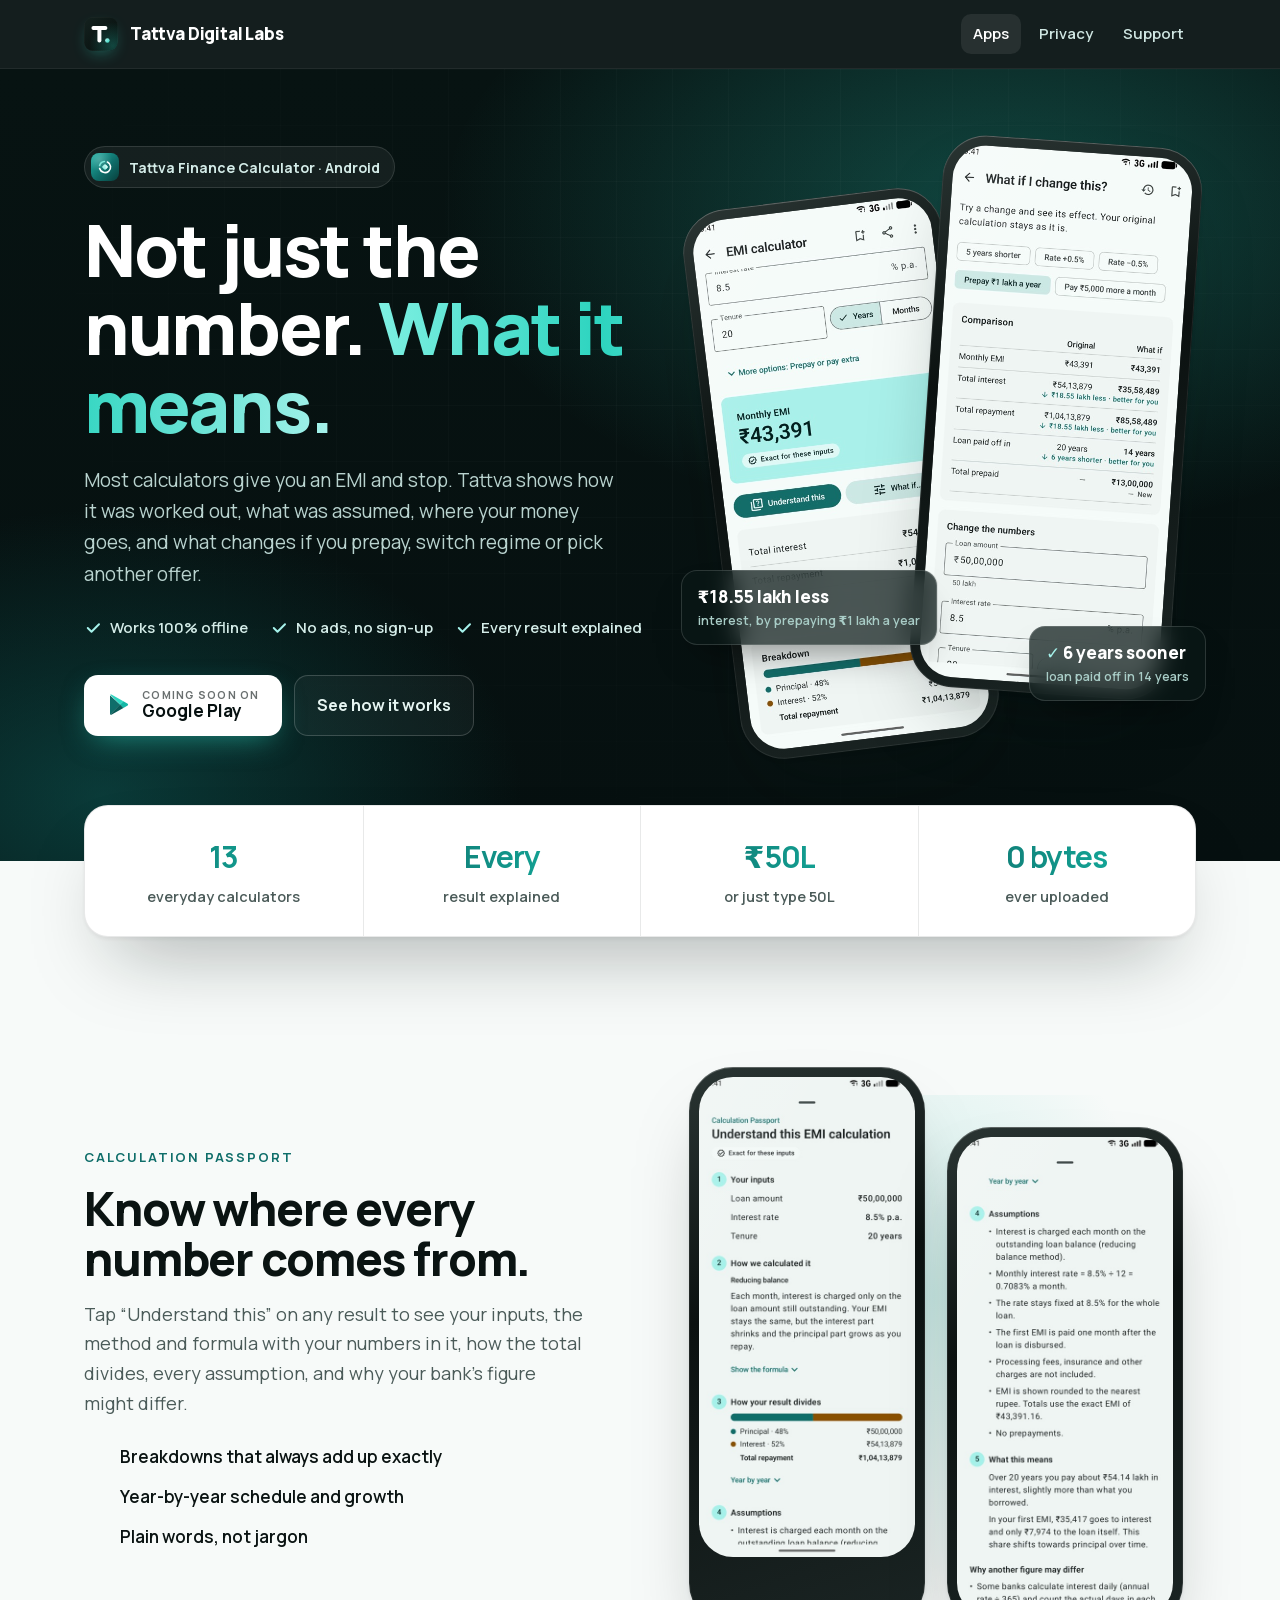
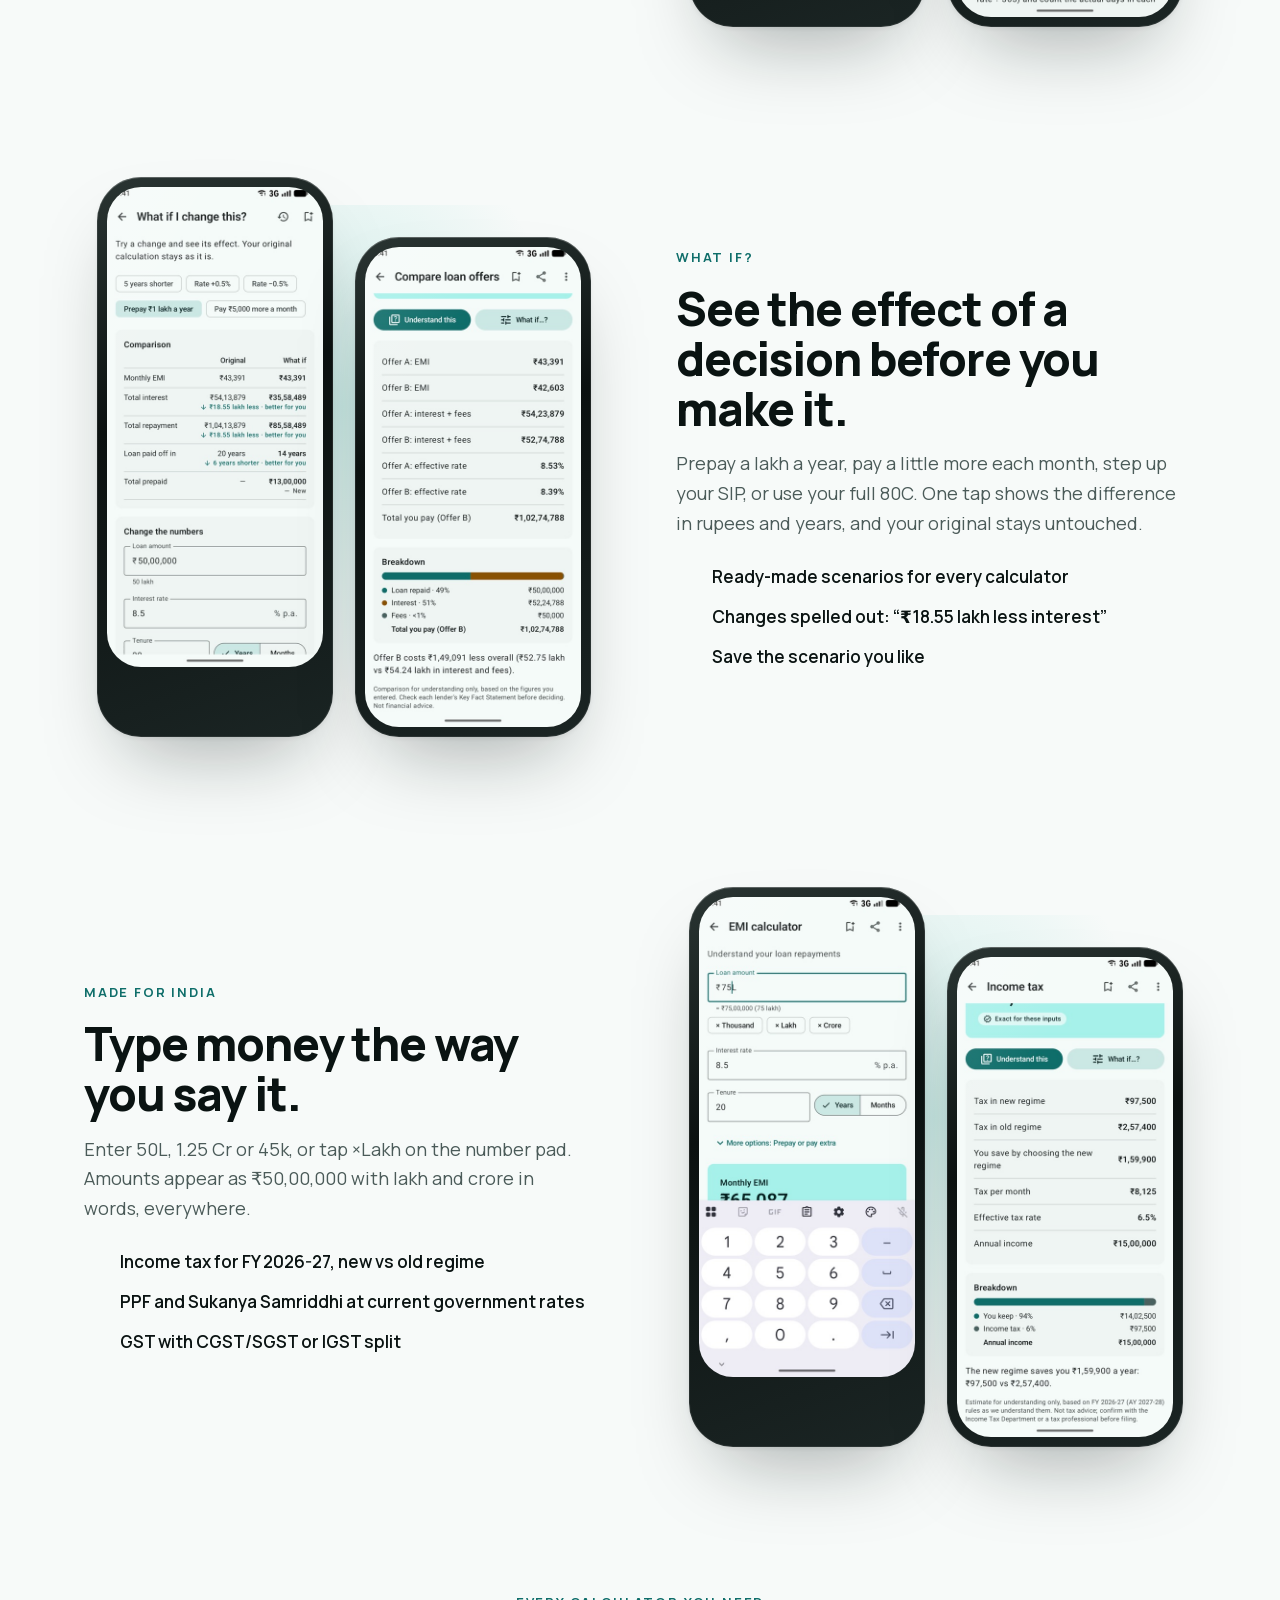
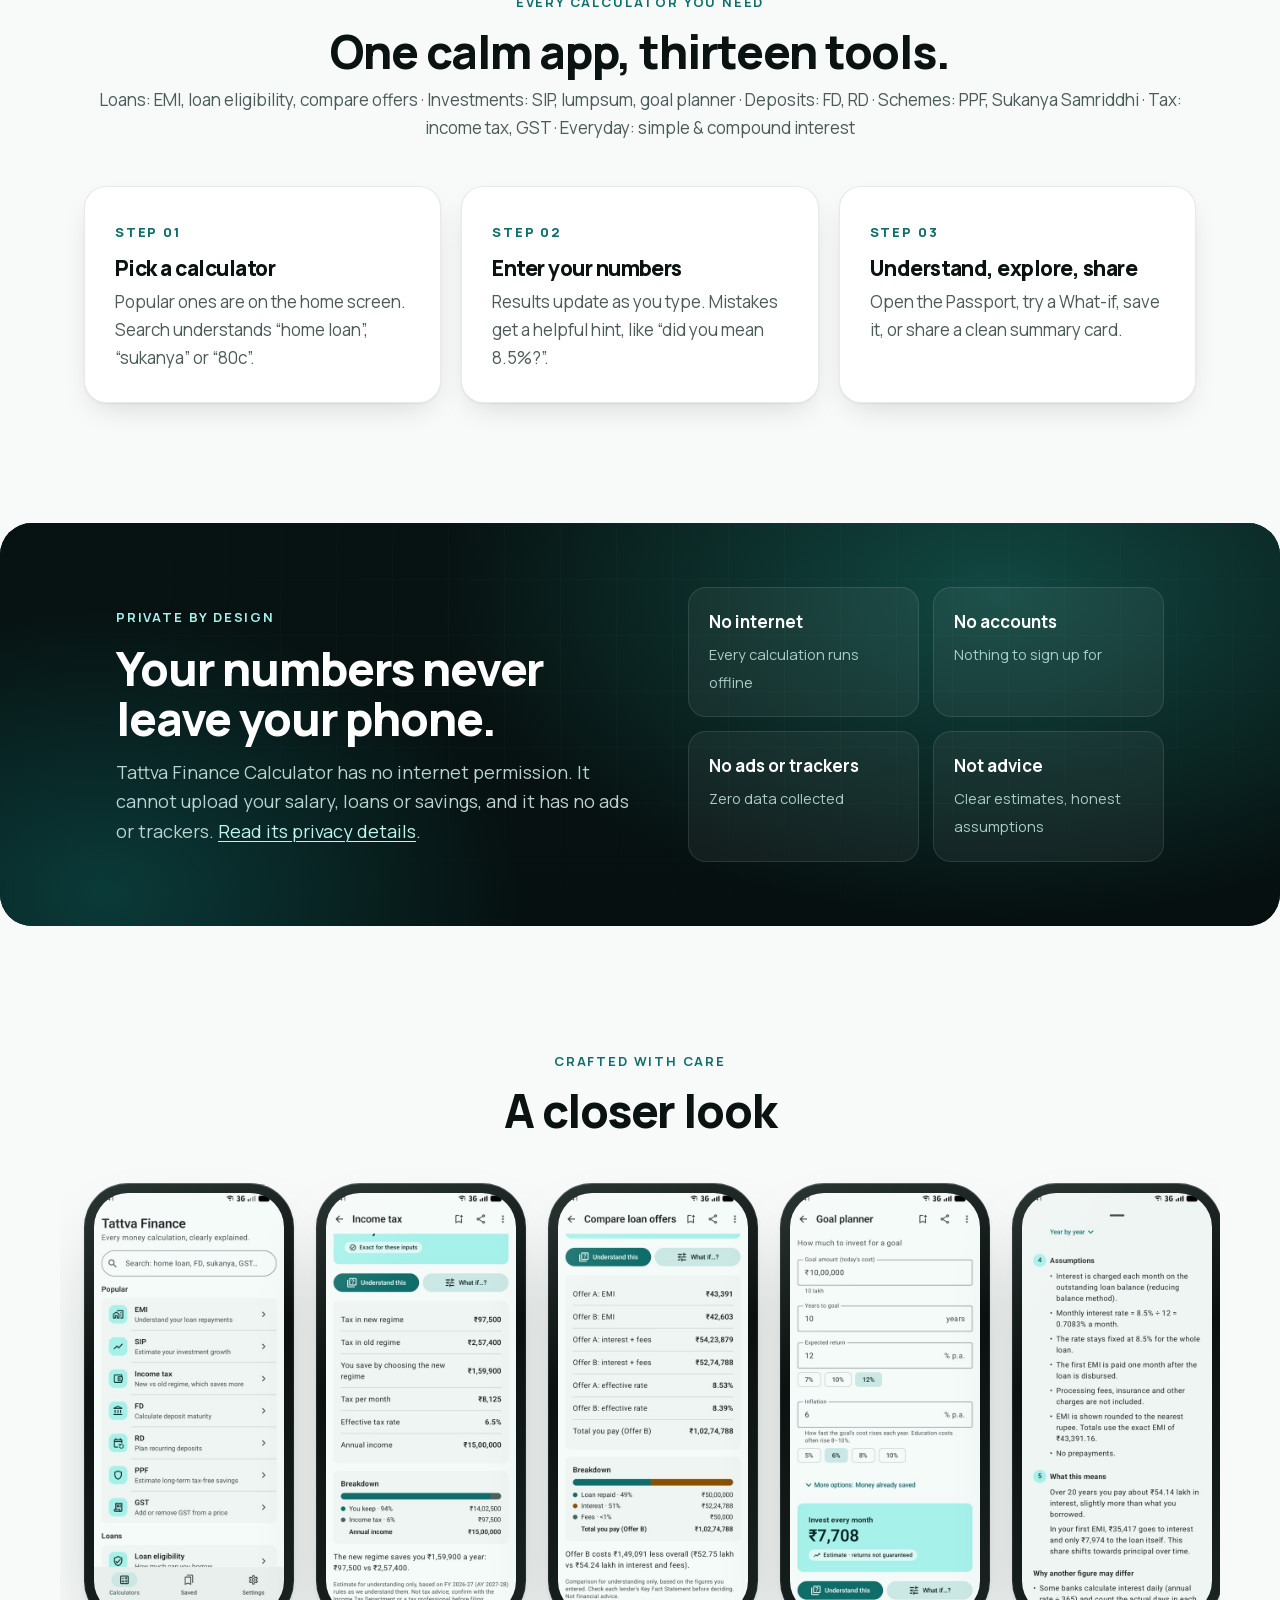
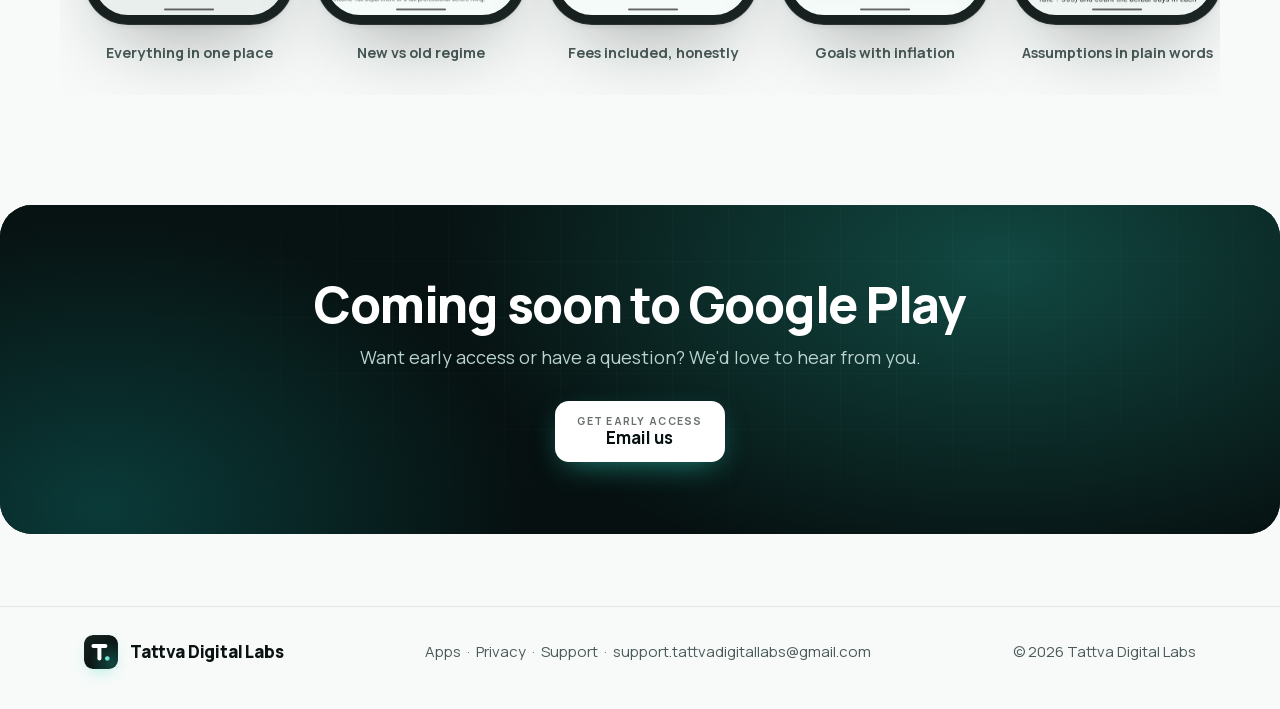
==== finance-calculator/index.html @ 49fa6911 "Add Tattva Finance Calculator: home card, product page, support FAQ - Home 'Our apps': Finance Calcu" ====
<!doctype html>
<html lang="en" class="no-js"><head><meta charset="utf-8"><meta name="viewport" content="width=device-width,initial-scale=1,viewport-fit=cover">
<title>Tattva Finance Calculator: every money calculation, clearly explained</title><meta name="description" content="EMI, SIP, income tax, FD, PPF, GST and more. Every result comes with its method, assumptions and meaning. Fully offline, no ads, no sign-up.">
<meta name="theme-color" content="#061010">
<meta property="og:type" content="website"><meta property="og:title" content="Tattva Finance Calculator: every money calculation, clearly explained"><meta property="og:description" content="EMI, SIP, income tax, FD, PPF, GST and more. Every result comes with its method, assumptions and meaning. Fully offline, no ads, no sign-up.">
<meta property="og:image" content="https://tattvadigitallabs.github.io/assets/img/finance-og.png"><meta name="twitter:card" content="summary_large_image">
<link rel="icon" href="/assets/favicon.svg" type="image/svg+xml">
<link rel="preload" href="/assets/fonts/manrope-latin.woff2" as="font" type="font/woff2" crossorigin>
<link rel="stylesheet" href="/assets/style.css"><link rel="stylesheet" href="/assets/home.css">
</head><body>
<header class="nav"><div class="wrap">
<a class="brand" href="/"><img class="mark-img" src="/assets/brand/tattva-mark.svg" alt="" width="34" height="34"><span class="name">Tattva Digital Labs</span></a>
<nav><a href="/#apps" aria-current="page" class="hide-sm">Apps</a><a href="/privacy/">Privacy</a><a href="/support/">Support</a></nav>
</div></header>

<section class="band hero"><div class="wrap">
  <div class="reveal">
    <span class="app-eyebrow"><img src="/assets/brand/finance-calculator-icon.svg" alt="" width="28" height="28">Tattva Finance Calculator · Android</span>
    <h1>Not just the number. <em>What it means.</em></h1>
    <p class="lead">Most calculators give you an EMI and stop. Tattva shows how it was worked out, what was assumed, where your money goes, and what changes if you prepay, switch regime or pick another offer.</p>
    <ul class="assure">
      <li><svg viewBox="0 0 24 24" fill="none" stroke="currentColor" stroke-width="2.6" stroke-linecap="round" stroke-linejoin="round"><path d="M5 12l5 5L20 7"/></svg> Works 100% offline</li><li><svg viewBox="0 0 24 24" fill="none" stroke="currentColor" stroke-width="2.6" stroke-linecap="round" stroke-linejoin="round"><path d="M5 12l5 5L20 7"/></svg> No ads, no sign-up</li><li><svg viewBox="0 0 24 24" fill="none" stroke="currentColor" stroke-width="2.6" stroke-linecap="round" stroke-linejoin="round"><path d="M5 12l5 5L20 7"/></svg> Every result explained</li>
    </ul>
    <div class="cta">
      <span class="btn btn-store"><svg width="24" height="24" viewBox="0 0 24 24" aria-hidden="true"><path fill="#0f6e6a" d="M4.2 2.6c-.13.15-.2.37-.2.65v17.5c0 .28.07.5.2.65l.04.04L14 11.7v-.2L4.24 2.56z"/><path fill="#14b8a6" d="M17.3 15l-3.3-3.3v-.2l3.3-3.3.07.04 3.9 2.22c1.12.63 1.12 1.67 0 2.3l-3.9 2.22z"/><path fill="#0b5a57" d="M17.37 14.96L14 11.6 4.2 21.4c.36.38.96.43 1.64.04l11.53-6.48"/><path fill="#2dd4bf" d="M17.37 8.24L5.84 1.76C5.16 1.37 4.56 1.42 4.2 1.8L14 11.6z"/></svg><span><small>Coming soon on</small><b>Google Play</b></span></span>
      <a class="btn btn-ghost" href="#features">See how it works</a>
    </div>
  </div>
  <div class="stage reveal" aria-hidden="true">
    <div class="device d1"><img src="/assets/img/finance-emi.jpg" alt="" loading="lazy" width="450" height="1000"></div>
    <div class="device d2"><img src="/assets/img/finance-whatif.jpg" alt="" loading="lazy" width="450" height="1000"></div>
    <div class="float f1">₹18.55 lakh less<span>interest, by prepaying ₹1 lakh a year</span></div>
    <div class="float f2"><b>✓</b> 6 years sooner<span>loan paid off in 14 years</span></div>
  </div>
</div></section>

<div class="wrap">
  <div class="proof reveal"><div class="grid">
    <div class="cell"><b>13</b><span>everyday calculators</span></div>
    <div class="cell"><b>Every</b><span>result explained</span></div>
    <div class="cell"><b>₹50L</b><span>or just type 50L</span></div>
    <div class="cell"><b>0 bytes</b><span>ever uploaded</span></div>
  </div></div>

  <section class="feature" id="features">
    <div class="copy reveal">
      <span class="kicker">Calculation Passport</span>
      <h2>Know where every number comes from.</h2>
      <p>Tap “Understand this” on any result to see your inputs, the method and formula with your numbers in it, how the total divides, every assumption, and why your bank's figure might differ.</p>
      <ul class="ticks"><li>Breakdowns that always add up exactly</li><li>Year-by-year schedule and growth</li><li>Plain words, not jargon</li></ul>
    </div>
    <div class="pair reveal"><div class="device"><img src="/assets/img/finance-passport.jpg" alt="Calculation Passport: inputs and method" loading="lazy" width="450" height="1000"></div><div class="device"><img src="/assets/img/finance-meaning.jpg" alt="Assumptions and what it means" loading="lazy" width="450" height="1000"></div></div>
  </section>

  <section class="feature rev">
    <div class="copy reveal">
      <span class="kicker">What if?</span>
      <h2>See the effect of a decision before you make it.</h2>
      <p>Prepay a lakh a year, pay a little more each month, step up your SIP, or use your full 80C. One tap shows the difference in rupees and years, and your original stays untouched.</p>
      <ul class="ticks"><li>Ready-made scenarios for every calculator</li><li>Changes spelled out: “₹18.55 lakh less interest”</li><li>Save the scenario you like</li></ul>
    </div>
    <div class="pair reveal"><div class="device"><img src="/assets/img/finance-whatif.jpg" alt="What-if comparison" loading="lazy" width="450" height="1000"></div><div class="device"><img src="/assets/img/finance-compare.jpg" alt="Comparing two loan offers" loading="lazy" width="450" height="1000"></div></div>
  </section>

  <section class="feature">
    <div class="copy reveal">
      <span class="kicker">Made for India</span>
      <h2>Type money the way you say it.</h2>
      <p>Enter 50L, 1.25&nbsp;Cr or 45k, or tap ×Lakh on the number pad. Amounts appear as ₹50,00,000 with lakh and crore in words, everywhere.</p>
      <ul class="ticks"><li>Income tax for FY 2026-27, new vs old regime</li><li>PPF and Sukanya Samriddhi at current government rates</li><li>GST with CGST/SGST or IGST split</li></ul>
    </div>
    <div class="pair reveal"><div class="device"><img src="/assets/img/finance-input.jpg" alt="Typing 75 lakh with the Lakh button" loading="lazy" width="450" height="1000"></div><div class="device"><img src="/assets/img/finance-tax.jpg" alt="New vs old tax regime" loading="lazy" width="450" height="1000"></div></div>
  </section>

  <section class="how">
    <span class="kicker reveal">Every calculator you need</span>
    <h2 class="reveal">One calm app, thirteen tools.</h2>
    <p class="muted reveal">Loans: EMI, loan eligibility, compare offers · Investments: SIP, lumpsum, goal planner · Deposits: FD, RD · Schemes: PPF, Sukanya Samriddhi · Tax: income tax, GST · Everyday: simple &amp; compound interest</p>
    <div class="steps">
      <div class="step reveal"><span class="n">STEP 01</span><h3>Pick a calculator</h3><p>Popular ones are on the home screen. Search understands “home loan”, “sukanya” or “80c”.</p></div>
      <div class="step reveal"><span class="n">STEP 02</span><h3>Enter your numbers</h3><p>Results update as you type. Mistakes get a helpful hint, like “did you mean 8.5%?”.</p></div>
      <div class="step reveal"><span class="n">STEP 03</span><h3>Understand, explore, share</h3><p>Open the Passport, try a What-if, save it, or share a clean summary card.</p></div>
    </div>
  </section>
</div>

<section class="band trust reveal"><div class="wrap">
  <div>
    <span class="kicker">Private by design</span>
    <h2>Your numbers never leave your phone.</h2>
    <p>Tattva Finance Calculator has no internet permission. It cannot upload your salary, loans or savings, and it has no ads or trackers. <a href="/privacy/#finance-calculator">Read its privacy details</a>.</p>
  </div>
  <div class="tiles">
    <div class="tile"><b>No internet</b><span>Every calculation runs offline</span></div>
    <div class="tile"><b>No accounts</b><span>Nothing to sign up for</span></div>
    <div class="tile"><b>No ads or trackers</b><span>Zero data collected</span></div>
    <div class="tile"><b>Not advice</b><span>Clear estimates, honest assumptions</span></div>
  </div>
</div></section>

<div class="wrap">
  <section class="gallery-sec">
    <span class="kicker reveal">Crafted with care</span>
    <h2 class="reveal">A closer look</h2>
    <div class="gallery">
      <figure><div class="device"><img src="/assets/img/finance-home.jpg" alt="Home screen" loading="lazy" width="450" height="1000"></div><figcaption>Everything in one place</figcaption></figure>
      <figure><div class="device"><img src="/assets/img/finance-tax.jpg" alt="Income tax" loading="lazy" width="450" height="1000"></div><figcaption>New vs old regime</figcaption></figure>
      <figure><div class="device"><img src="/assets/img/finance-compare.jpg" alt="Compare offers" loading="lazy" width="450" height="1000"></div><figcaption>Fees included, honestly</figcaption></figure>
      <figure><div class="device"><img src="/assets/img/finance-goal.jpg" alt="Goal planner" loading="lazy" width="450" height="1000"></div><figcaption>Goals with inflation</figcaption></figure>
      <figure><div class="device"><img src="/assets/img/finance-meaning.jpg" alt="What it means" loading="lazy" width="450" height="1000"></div><figcaption>Assumptions in plain words</figcaption></figure>
    </div>
  </section>
</div>

<section class="band final reveal"><div class="wrap">
  <h2>Coming soon to Google Play</h2>
  <p>Want early access or have a question? We'd love to hear from you.</p>
  <div class="cta"><a class="btn btn-store" href="mailto:support.tattvadigitallabs@gmail.com?subject=Early%20access%20-%20Tattva%20Finance%20Calculator"><span><small>Get early access</small><b>Email us</b></span></a></div>
</div></section>
<footer class="foot"><div class="wrap">
<a class="brand" href="/"><img class="mark-img" src="/assets/brand/tattva-mark.svg" alt="" width="34" height="34"><span>Tattva Digital Labs</span></a>
<span><a href="/#apps">Apps</a> &nbsp;·&nbsp; <a href="/privacy/">Privacy</a> &nbsp;·&nbsp; <a href="/support/">Support</a> &nbsp;·&nbsp; <a href="mailto:support.tattvadigitallabs@gmail.com">support.tattvadigitallabs@gmail.com</a></span>
<span>© 2026 Tattva Digital Labs</span>
</div></footer>
<script src="/assets/site.js" defer></script>
</body></html>
---- assets/style.css ----
/* Tattva Digital Labs: shared design system */
@font-face{font-family:"Manrope";src:url("/assets/fonts/manrope-latin.woff2") format("woff2");font-weight:400 800;font-display:swap}

:root{
  --ink:#0a1312; --ink-2:#13211f; --ink-soft:#4b5b59; --paper:#f7faf9; --card:#ffffff;
  --line:rgba(10,19,18,.09); --line-strong:rgba(10,19,18,.16);
  --brand:#0f6e6a; --brand-2:#14b8a6; --mint:#a6f2eb; --glow:rgba(45,212,191,.35);
  --shadow:0 1px 2px rgba(10,19,18,.05),0 12px 32px -12px rgba(10,19,18,.18);
  --shadow-lg:0 2px 4px rgba(10,19,18,.06),0 40px 80px -30px rgba(10,19,18,.35);
  --radius:22px; --max:1160px;
  color-scheme:light;
}
@media (prefers-color-scheme:dark){:root:not([data-theme=light]){
  --ink:#e8f1ef; --ink-2:#cfe0dc; --ink-soft:#9fb2ae; --paper:#0b1312; --card:#111d1b;
  --line:rgba(232,241,239,.08); --line-strong:rgba(232,241,239,.16);
  --brand:#5fd3c7; --brand-2:#2dd4bf;
  --shadow:0 1px 2px rgba(0,0,0,.3),0 12px 32px -12px rgba(0,0,0,.6);
  --shadow-lg:0 2px 4px rgba(0,0,0,.3),0 40px 80px -30px rgba(0,0,0,.8);
  color-scheme:dark;
}}

*{box-sizing:border-box}
html{scroll-behavior:smooth;-webkit-text-size-adjust:100%}
html,body{overflow-x:hidden}
body{margin:0;background:var(--paper);color:var(--ink);font:400 17px/1.65 "Manrope",ui-sans-serif,system-ui,-apple-system,"Segoe UI",Roboto,sans-serif;-webkit-font-smoothing:antialiased;text-rendering:optimizeLegibility}
img{max-width:100%;display:block}
a{color:var(--brand);text-decoration-thickness:1px;text-underline-offset:3px}
.wrap{max-width:var(--max);margin:0 auto;padding-inline:24px}
h1,h2,h3{letter-spacing:-.025em;line-height:1.08;font-weight:800;margin:0}
p{margin:0}
.muted{color:var(--ink-soft)}
.kicker{display:inline-block;font-size:13px;font-weight:700;letter-spacing:.14em;text-transform:uppercase;color:var(--brand)}

/* ---------- Dark band (hero / page header) ---------- */
.band{position:relative;isolation:isolate;color:#eef7f5;background:#061010;overflow:hidden}
.band::before{content:"";position:absolute;inset:0;z-index:-2;
  background:radial-gradient(900px 520px at 78% 18%,rgba(45,212,191,.28),transparent 62%),
             radial-gradient(700px 480px at 8% 92%,rgba(15,110,106,.45),transparent 60%),
             linear-gradient(180deg,#071312 0%,#061010 100%)}
.band::after{content:"";position:absolute;inset:0;z-index:-1;opacity:.5;
  background-image:linear-gradient(rgba(255,255,255,.045) 1px,transparent 1px),linear-gradient(90deg,rgba(255,255,255,.045) 1px,transparent 1px);
  background-size:56px 56px;mask-image:radial-gradient(ellipse at 60% 30%,#000 25%,transparent 75%);-webkit-mask-image:radial-gradient(ellipse at 60% 30%,#000 25%,transparent 75%)}
.band a{color:#bff5ee}

/* Header */
.nav{position:sticky;top:0;z-index:50;padding-top:env(safe-area-inset-top,0px);background:rgba(6,16,16,.94);backdrop-filter:saturate(160%) blur(14px);-webkit-backdrop-filter:saturate(160%) blur(14px);border-bottom:1px solid rgba(255,255,255,.06)}
.nav .wrap{display:flex;align-items:center;gap:16px;height:68px}
.brand{display:flex;align-items:center;gap:12px;color:#fff!important;text-decoration:none;font-weight:800;font-size:17px;letter-spacing:-.01em}
.mark{width:34px;height:34px;border-radius:10px;display:grid;place-items:center;background:linear-gradient(145deg,#19a69c,#0b5a57);box-shadow:inset 0 1px 0 rgba(255,255,255,.25),0 6px 16px -6px var(--glow)}
.nav nav{margin-left:auto;display:flex;align-items:center;gap:6px}
.nav nav a{color:#cfe6e2;text-decoration:none;font-weight:600;font-size:15px;padding:8px 12px;border-radius:10px;transition:background .2s,color .2s}
.nav nav a:hover,.nav nav a[aria-current=page]{color:#fff;background:rgba(255,255,255,.08)}

/* Page header (privacy / support) */
.page-head .wrap{padding-block:64px 72px}
.page-head h1{font-size:clamp(36px,5vw,56px);margin:14px 0 14px;color:#fff}
.page-head p{color:#b9d3cf;font-size:18px;max-width:640px}
.page-head .kicker{color:var(--mint)}

/* Buttons */
.btn{display:inline-flex;align-items:center;gap:12px;padding:14px 22px;border-radius:14px;font-weight:700;font-size:16px;text-decoration:none;transition:transform .2s,box-shadow .2s,background .2s}
.btn:hover{transform:translateY(-1px)}
.btn-store{background:#fff;color:#061010!important;box-shadow:0 10px 30px -10px rgba(45,212,191,.6)}
.btn-store small{display:block;font-size:10.5px;font-weight:700;letter-spacing:.12em;text-transform:uppercase;opacity:.6;line-height:1.2}
.btn-store b{display:block;font-size:17px;line-height:1.2}
.btn-ghost{color:#e6f5f2!important;border:1px solid rgba(255,255,255,.18);background:rgba(255,255,255,.04)}
.btn-ghost:hover{background:rgba(255,255,255,.09)}

/* Cards & prose (content pages) */
.content{padding-block:56px 40px}
.content .grid{display:grid;grid-template-columns:240px 1fr;gap:56px;align-items:start}
.toc{position:sticky;top:96px;font-size:15px}
.toc b{display:block;font-size:12px;letter-spacing:.14em;text-transform:uppercase;color:var(--ink-soft);margin-bottom:10px}
.toc a{display:block;color:var(--ink-soft);text-decoration:none;padding:6px 0 6px 14px;border-left:2px solid var(--line)}
.toc a:hover{color:var(--brand);border-left-color:var(--brand)}
.prose{max-width:720px}
.prose h2{font-size:24px;margin:44px 0 12px;scroll-margin-top:96px}
.prose p,.prose li{color:var(--ink-2)}
.prose ul{padding-left:0;list-style:none;margin:12px 0}
.prose li{position:relative;padding-left:26px;margin:10px 0}
.prose li::before{content:"";position:absolute;left:4px;top:.72em;width:8px;height:8px;border-radius:50%;background:var(--brand-2)}
.prose code{font-size:.9em;background:var(--card);border:1px solid var(--line);padding:2px 6px;border-radius:7px}
.summary{background:var(--card);border:1px solid var(--line);border-radius:var(--radius);padding:26px 28px;box-shadow:var(--shadow);display:grid;gap:14px}
.summary h2{margin:0;font-size:20px}
.pills{display:flex;flex-wrap:wrap;gap:8px}
.pill{display:inline-flex;align-items:center;gap:8px;font-weight:700;font-size:14px;padding:8px 12px;border-radius:999px;background:rgba(20,184,166,.1);color:var(--brand)}
.pill svg{width:15px;height:15px}

/* FAQ */
.faq{display:grid;gap:12px;margin-top:8px}
.faq details{background:var(--card);border:1px solid var(--line);border-radius:18px;padding:0 22px;box-shadow:var(--shadow);transition:border-color .2s}
.faq details[open]{border-color:var(--line-strong)}
.faq summary{list-style:none;cursor:pointer;font-weight:700;font-size:17px;padding:20px 30px 20px 0;position:relative}
.faq summary::-webkit-details-marker{display:none}
.faq summary::after{content:"";position:absolute;right:2px;top:50%;width:10px;height:10px;border-right:2px solid var(--ink-soft);border-bottom:2px solid var(--ink-soft);transform:translateY(-70%) rotate(45deg);transition:transform .2s}
.faq details[open] summary::after{transform:translateY(-30%) rotate(-135deg)}
.faq details p{padding:0 0 20px;color:var(--ink-2)}
.contact{margin-top:40px;background:linear-gradient(135deg,#0f6e6a,#0a4a47);color:#eafffb;border-radius:var(--radius);padding:30px;display:flex;flex-wrap:wrap;gap:16px;align-items:center;justify-content:space-between;box-shadow:var(--shadow-lg)}
.contact h3{font-size:22px;color:#fff;margin-bottom:4px}
.contact p{color:#c3ebe5}
.contact .btn{background:#fff;color:#0a4a47!important}

/* Footer */
.foot{border-top:1px solid var(--line);margin-top:72px}
.foot .wrap{display:flex;flex-wrap:wrap;gap:16px;justify-content:space-between;align-items:center;padding-block:28px 40px;color:var(--ink-soft);font-size:15px}
.foot a{color:var(--ink-soft);text-decoration:none}
.foot a:hover{color:var(--brand)}
.foot .brand{color:var(--ink)!important}

/* Reveal on scroll */
.reveal{opacity:0;transform:translateY(18px);transition:opacity .7s ease,transform .7s cubic-bezier(.2,.7,.2,1)}
.reveal.in{opacity:1;transform:none}
@media (prefers-reduced-motion:reduce){.reveal{opacity:1;transform:none;transition:none}html{scroll-behavior:auto}}
.no-js .reveal{opacity:1;transform:none}

@media (max-width:860px){
  .content .grid{grid-template-columns:1fr;gap:28px}
  .toc{position:static;display:none}
  .page-head .wrap{padding-block:40px 48px}
}
@media (max-width:560px){
  body{font-size:16px}
  .wrap{padding-inline:18px}
  .nav nav a{padding:8px 8px;font-size:14px}
  .nav nav a.hide-sm{display:none}
  .brand span.name{font-size:16px}
}

/* Company mark (image) in header/footer */
.brand img.mark-img{width:34px;height:34px;border-radius:9px;display:block;box-shadow:0 6px 16px -6px rgba(45,212,191,.45)}
/* Product section headers on hub pages */
.product-head{display:flex;align-items:center;gap:14px;margin:48px 0 18px}
.product-head img{width:48px;height:48px;border-radius:12px;box-shadow:var(--shadow)}
.product-head h2{margin:0!important;font-size:26px}
.product-head span{display:block;font-size:14px;color:var(--ink-soft);font-weight:600;letter-spacing:0}
.chooser{display:grid;grid-template-columns:repeat(auto-fill,minmax(240px,1fr));gap:14px;margin:0 0 36px}
.chooser a{display:flex;align-items:center;gap:14px;padding:16px;border-radius:18px;background:var(--card);border:1px solid var(--line);box-shadow:var(--shadow);text-decoration:none;color:var(--ink);font-weight:700}
.chooser a:hover{border-color:var(--brand)}
.chooser img{width:44px;height:44px;border-radius:11px}
.chooser small{display:block;color:var(--ink-soft);font-weight:600;font-size:13px}
.chooser .soon{opacity:.6;border-style:dashed;box-shadow:none}
.chooser .soon span.ph{width:44px;height:44px;border-radius:11px;border:2px dashed var(--line-strong);display:block}
.prose h3{font-size:18px;margin:26px 0 8px;letter-spacing:-.01em}
---- assets/home.css ----
/* Homepage */
.hero .wrap{display:grid;grid-template-columns:1.05fr .95fr;gap:48px;align-items:center;padding-block:72px 120px}
.eyebrow{display:inline-flex;align-items:center;gap:10px;padding:7px 14px 7px 8px;border-radius:999px;background:rgba(255,255,255,.06);border:1px solid rgba(255,255,255,.12);font-size:14px;font-weight:600;color:#d4ece8}
.eyebrow i{font-style:normal;font-size:12px;font-weight:800;letter-spacing:.06em;background:var(--mint);color:#063b38;padding:3px 8px;border-radius:999px}
.hero h1{font-size:clamp(40px,6vw,72px);margin:22px 0 20px;color:#fff}
.hero h1 em{font-style:normal;background:linear-gradient(92deg,#7ef0e2 0%,#2dd4bf 45%,#a6f2eb 100%);-webkit-background-clip:text;background-clip:text;color:transparent}
.hero .lead{font-size:19px;color:#b9d3cf;max-width:540px}
.assure{display:flex;flex-wrap:wrap;gap:10px 22px;margin:26px 0 34px;padding:0;list-style:none;color:#d4ece8;font-weight:600;font-size:15px}
.assure li{display:flex;align-items:center;gap:8px}
.assure svg{width:18px;height:18px;color:var(--mint)}
.cta{display:flex;flex-wrap:wrap;gap:12px}

/* Phone frames */
.device{position:relative;width:260px;border-radius:44px;padding:10px;background:linear-gradient(160deg,#2a3533,#0b1110 40%,#1b2524);box-shadow:0 0 0 1px rgba(255,255,255,.08) inset,0 1px 0 rgba(255,255,255,.18) inset,var(--shadow-lg)}
.device::after{content:"";position:absolute;inset:10px;border-radius:34px;pointer-events:none;background:linear-gradient(120deg,rgba(255,255,255,.14) 0%,rgba(255,255,255,0) 28%)}
.device img{width:100%;height:auto;aspect-ratio:1080/2400;object-fit:cover;object-position:top;border-radius:34px;background:#0b1110}
.stage{position:relative;height:600px}
.stage .device{position:absolute}
.stage .d1{left:4%;top:56px;transform:rotate(-7deg);filter:saturate(.95)}
.stage .d2{right:2%;top:0;transform:rotate(4deg)}
.stage::before{content:"";position:absolute;left:50%;top:50%;width:420px;height:420px;transform:translate(-50%,-50%);background:radial-gradient(circle,var(--glow),transparent 65%);filter:blur(20px);z-index:-1}
.float{position:absolute;z-index:3;border-radius:16px;padding:12px 16px;background:rgba(10,24,23,.72);border:1px solid rgba(255,255,255,.14);backdrop-filter:blur(12px);-webkit-backdrop-filter:blur(12px);color:#fff;font-weight:800;font-size:17px;box-shadow:0 20px 40px -20px rgba(0,0,0,.6)}
.float span{display:block;font-size:12.5px;font-weight:600;color:#a9cdc7}
.float.f1{left:-2%;bottom:96px}
.float.f2{right:-2%;bottom:40px}
.float.f2 b{color:var(--mint)}

/* Proof strip */
.proof{position:relative;z-index:5;margin-top:-56px}
.proof .grid{display:grid;grid-template-columns:repeat(4,1fr);background:var(--card);border:1px solid var(--line);border-radius:24px;box-shadow:var(--shadow-lg);overflow:hidden}
.proof .cell{padding:26px 22px;text-align:center;border-left:1px solid var(--line)}
.proof .cell:first-child{border-left:0}
.proof b{display:block;font-size:30px;letter-spacing:-.03em;background:linear-gradient(92deg,var(--brand),var(--brand-2));-webkit-background-clip:text;background-clip:text;color:transparent}
.proof span{color:var(--ink-soft);font-size:14.5px;font-weight:600}

/* Feature rows */
.feature{display:grid;grid-template-columns:1fr 1fr;gap:72px;align-items:center;padding-block:110px 0}
.feature.rev .copy{order:2}
.feature h2{font-size:clamp(30px,3.8vw,46px);margin:14px 0 16px}
.feature .copy>p{color:var(--ink-soft);font-size:18px;max-width:500px}
.ticks{list-style:none;padding:0;margin:24px 0 0;display:grid;gap:12px}
.ticks li{display:flex;align-items:flex-start;gap:12px;font-weight:600}
.ticks li::before{content:"";flex:0 0 24px;height:24px;margin-top:1px;border-radius:8px;background:linear-gradient(145deg,#19a69c,#0b5a57) url("data:image/svg+xml,%3Csvg xmlns='http://www.w3.org/2000/svg' viewBox='0 0 24 24' fill='none' stroke='white' stroke-width='3' stroke-linecap='round' stroke-linejoin='round'%3E%3Cpath d='M5 12l5 5L20 7'/%3E%3C/svg%3E") center/14px no-repeat}
.sizes{display:flex;flex-wrap:wrap;gap:8px;margin-top:22px}
.sizes span{font-weight:800;font-size:14px;padding:8px 12px;border-radius:12px;border:1px solid var(--line-strong);background:var(--card)}
.sizes span.on{background:var(--brand);border-color:var(--brand);color:#fff}
.pair{position:relative;display:flex;justify-content:center;gap:22px;padding-block:20px}
.pair::before{content:"";position:absolute;inset:8% 6%;border-radius:40px;background:radial-gradient(ellipse at 50% 40%,rgba(20,184,166,.18),transparent 70%);z-index:-1}
.pair .device{width:236px}
.pair .device:nth-child(2){margin-top:60px}

/* Steps */
.how{padding-block:120px 0;text-align:center}
.how h2{font-size:clamp(30px,3.8vw,46px);margin:12px 0 10px}
.steps{display:grid;grid-template-columns:repeat(3,1fr);gap:20px;margin-top:44px;text-align:left}
.step{position:relative;background:var(--card);border:1px solid var(--line);border-radius:var(--radius);padding:30px;box-shadow:var(--shadow)}
.step .n{font-size:13px;font-weight:800;letter-spacing:.14em;color:var(--brand)}
.step h3{font-size:21px;margin:12px 0 8px}
.step p{color:var(--ink-soft)}

/* Privacy band */
.trust{margin-top:120px;border-radius:32px}
.trust .wrap{display:grid;grid-template-columns:1.1fr 1fr;gap:48px;align-items:center;padding:64px 56px}
.trust h2{font-size:clamp(30px,3.8vw,46px);color:#fff;margin:14px 0 14px}
.trust p{color:#b9d3cf;font-size:18px}
.trust .kicker{color:var(--mint)}
.trust .tiles{display:grid;grid-template-columns:1fr 1fr;gap:14px}
.trust .tile{padding:20px;border-radius:18px;background:rgba(255,255,255,.05);border:1px solid rgba(255,255,255,.1)}
.trust .tile b{display:block;color:#fff;font-size:17px;margin-bottom:4px}
.trust .tile span{color:#a9cdc7;font-size:14.5px}

/* Gallery */
.gallery-sec{padding-block:120px 0;text-align:center}
.gallery-sec h2{font-size:clamp(30px,3.8vw,46px);margin:12px 0 8px}
.gallery{display:flex;gap:22px;overflow-x:auto;padding:40px 24px 30px;margin:0 -24px;scroll-snap-type:x mandatory;scrollbar-width:none}
.gallery::-webkit-scrollbar{display:none}
.gallery figure{margin:0 auto;flex:0 0 auto;scroll-snap-align:center}
.gallery .device{width:210px}
.gallery figcaption{margin-top:16px;font-weight:700;color:var(--ink-soft);font-size:14.5px}

/* Final CTA */
.final{margin-top:110px;border-radius:32px;text-align:center}
.final .wrap{padding:72px 24px}
.final h2{font-size:clamp(30px,4vw,50px);color:#fff;margin:0 0 12px}
.final p{color:#b9d3cf;font-size:18px;margin-bottom:28px}
.final .cta{justify-content:center}

@media (max-width:960px){
  .hero .wrap{grid-template-columns:1fr;padding-block:48px 100px;gap:20px}
  .stage{height:520px;max-width:460px;width:100%;margin:0 auto}
  .device{width:220px}
  .proof .grid{grid-template-columns:repeat(2,1fr)}
  .proof .cell:nth-child(3){border-left:0}
  .proof .cell:nth-child(n+3){border-top:1px solid var(--line)}
  .feature{grid-template-columns:1fr;gap:36px;padding-block:80px 0}
  .feature.rev .copy{order:0}
  .steps{grid-template-columns:1fr}
  .trust .wrap{grid-template-columns:1fr;padding:40px 28px}
  .trust,.final{border-radius:0}
}
@media (max-width:560px){
  .hero h1{font-size:40px}
  .hero .lead{font-size:17px}
  .stage{height:430px}
  .device{width:176px;border-radius:34px;padding:8px}
  .device::after{inset:8px;border-radius:27px}
  .device img{border-radius:27px}
  .stage .d1{left:0;top:40px}.stage .d2{right:0}
  .float{font-size:15px;padding:10px 12px}
  .float.f1{left:0;bottom:60px}.float.f2{right:0;bottom:10px}
  .proof b{font-size:24px}
  .pair{gap:12px}.pair .device{width:44vw}
  .trust .tiles{grid-template-columns:1fr}
  .gallery .device{width:180px}
  .gallery{margin:0 -18px;padding-inline:18px}
}

/* Company home */
.co-hero .wrap{grid-template-columns:1fr;text-align:center;justify-items:center;padding-block:96px 140px}
.co-hero .lead{margin:0 auto;font-size:20px;max-width:620px}
.co-hero .cta{justify-content:center;margin-top:34px}
.co-hero .big-mark{width:84px;height:84px;border-radius:22px;box-shadow:0 20px 50px -16px rgba(45,212,191,.55)}
.values .grid{grid-template-columns:repeat(4,1fr)}
.values .cell{text-align:left}
.values .cell b{font-size:19px;background:none;-webkit-text-fill-color:currentColor;color:var(--ink);margin-bottom:4px}
.values .cell .ico{width:36px;height:36px;border-radius:11px;display:grid;place-items:center;background:rgba(20,184,166,.12);color:var(--brand);margin-bottom:12px}
.values .cell .ico svg{width:20px;height:20px}
.products{padding-block:110px 0}
.products .head{text-align:center;margin-bottom:40px}
.products .head h2{font-size:clamp(30px,3.8vw,46px);margin:12px 0 8px}
.prod-card{display:grid;grid-template-columns:1.1fr .9fr;gap:40px;align-items:center;background:var(--card);border:1px solid var(--line);border-radius:32px;box-shadow:var(--shadow-lg);padding:48px;overflow:hidden;position:relative}
.prod-card::after{content:"";position:absolute;right:-120px;top:-120px;width:420px;height:420px;background:radial-gradient(circle,rgba(20,184,166,.16),transparent 65%);pointer-events:none}
.prod-card+.prod-card{margin-top:28px}
.prod-card .icon{width:72px;height:72px;border-radius:18px;box-shadow:var(--shadow)}
.prod-card h3{font-size:clamp(26px,3vw,36px);margin:18px 0 10px}
.prod-card p{color:var(--ink-soft);font-size:18px;max-width:480px}
.prod-card .tags{display:flex;flex-wrap:wrap;gap:8px;margin:20px 0 26px}
.prod-card .tags span{font-size:14px;font-weight:700;padding:7px 12px;border-radius:999px;background:rgba(20,184,166,.1);color:var(--brand)}
.prod-card .actions{display:flex;flex-wrap:wrap;gap:12px;align-items:center}
.btn-dark{background:var(--ink);color:var(--paper)!important}
.status{font-size:14px;font-weight:700;color:var(--ink-soft)}
.prod-card .shots{display:flex;justify-content:center;gap:16px}
.prod-card .shots .device{width:200px}
.prod-card .shots .device:nth-child(2){margin-top:46px}
.next-card{margin-top:20px;border:1.5px dashed var(--line-strong);border-radius:24px;padding:28px;text-align:center;color:var(--ink-soft);font-weight:600}
.next-card b{display:block;color:var(--ink);font-size:18px;margin-bottom:4px}
.app-eyebrow{display:inline-flex;align-items:center;gap:10px;padding:6px 14px 6px 6px;border-radius:999px;background:rgba(255,255,255,.06);border:1px solid rgba(255,255,255,.12);font-size:14px;font-weight:700;color:#d4ece8}
.app-eyebrow img{width:28px;height:28px;border-radius:8px}
@media (max-width:960px){
  .values .grid{grid-template-columns:repeat(2,1fr)}
  .prod-card{grid-template-columns:1fr;padding:28px}
  .co-hero .wrap{padding-block:64px 110px}
}
@media (max-width:560px){.values .grid{grid-template-columns:1fr}.values .cell{border-left:0!important;border-top:1px solid var(--line)}.values .cell:first-child{border-top:0}.prod-card .shots .device{width:42vw}}
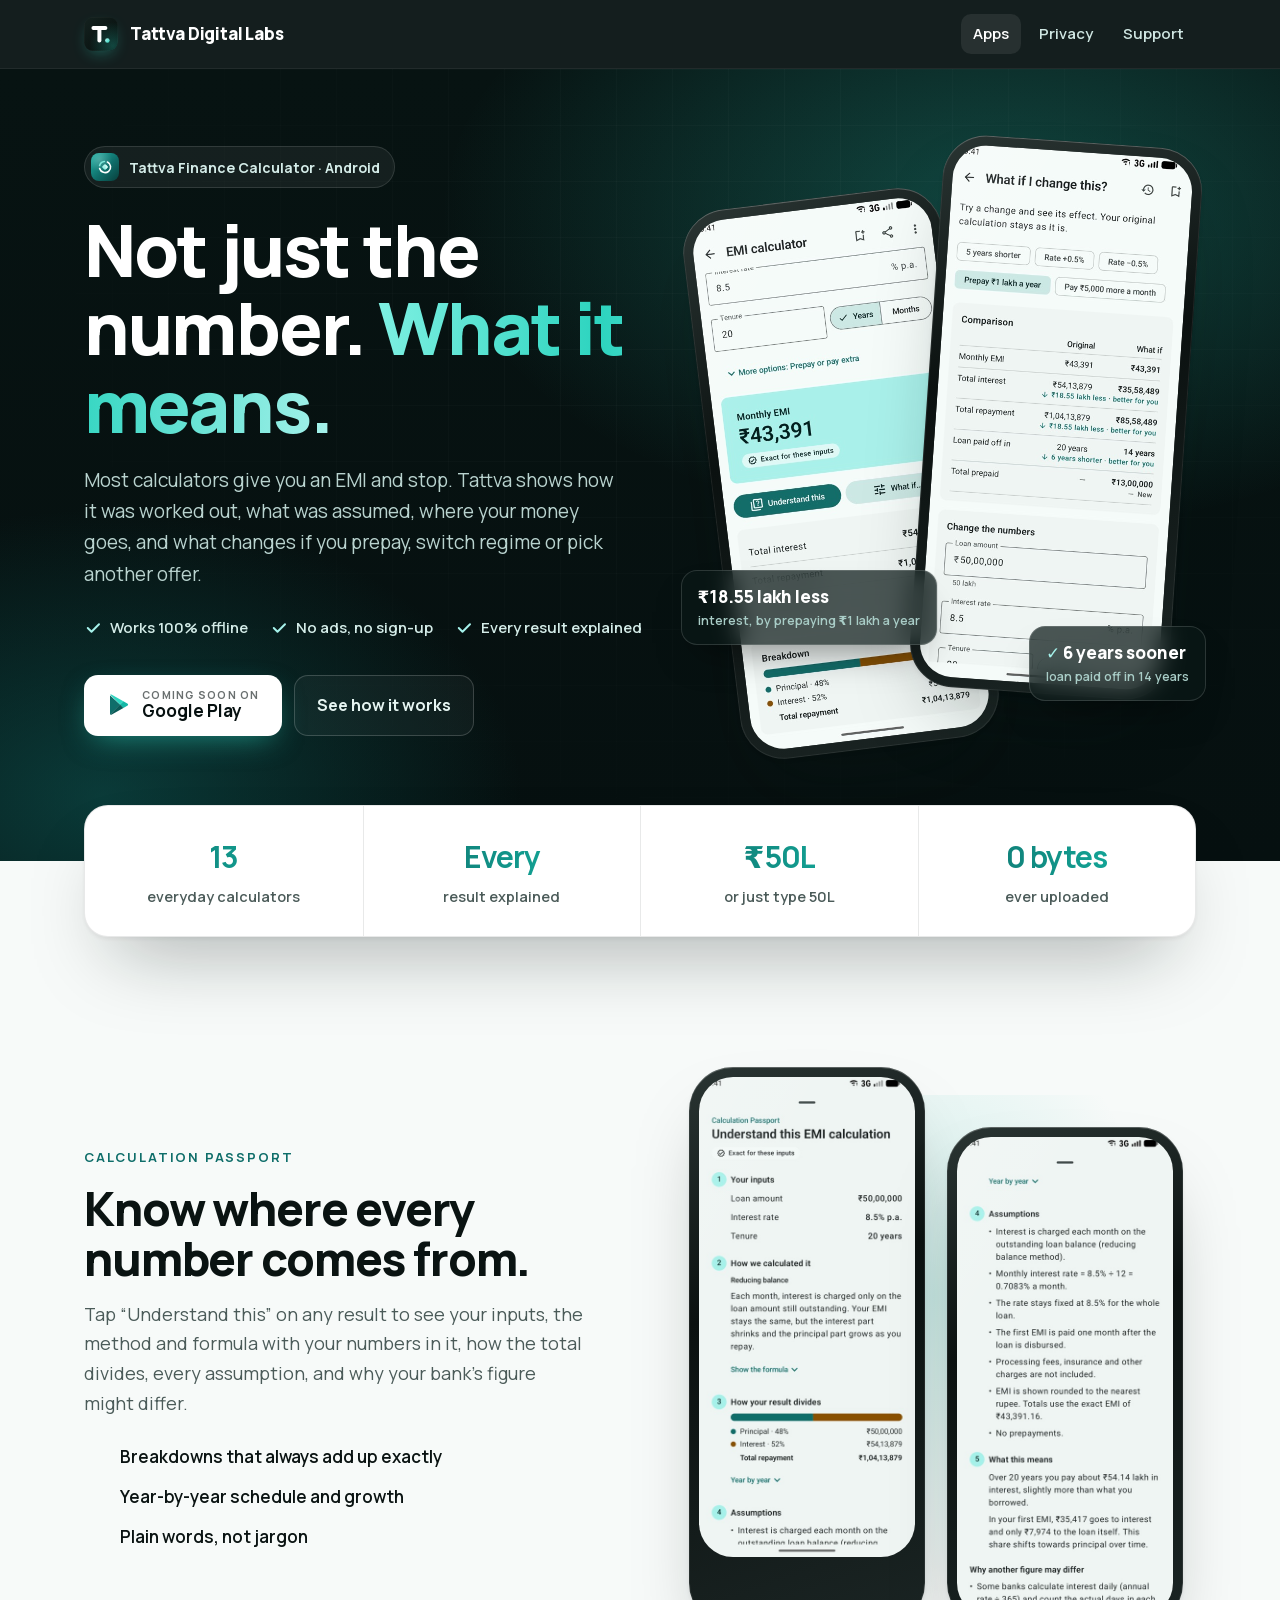
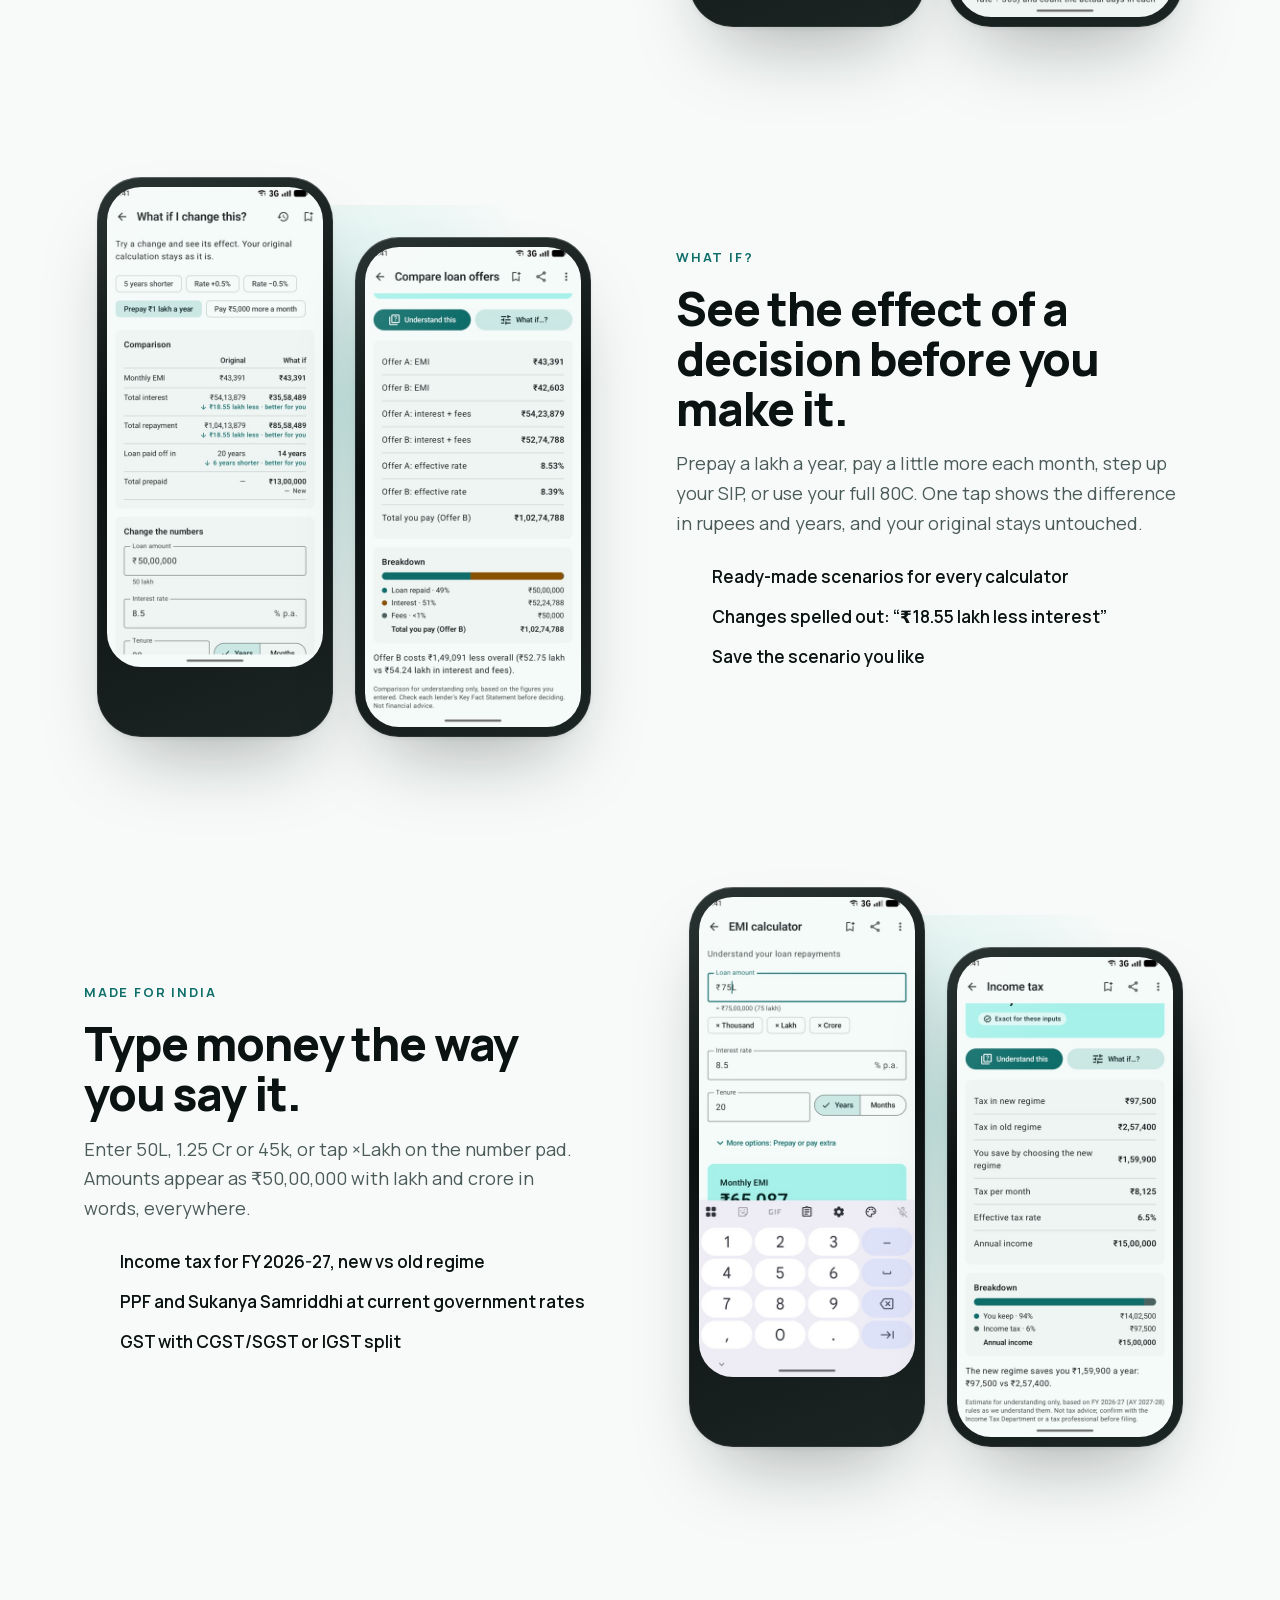
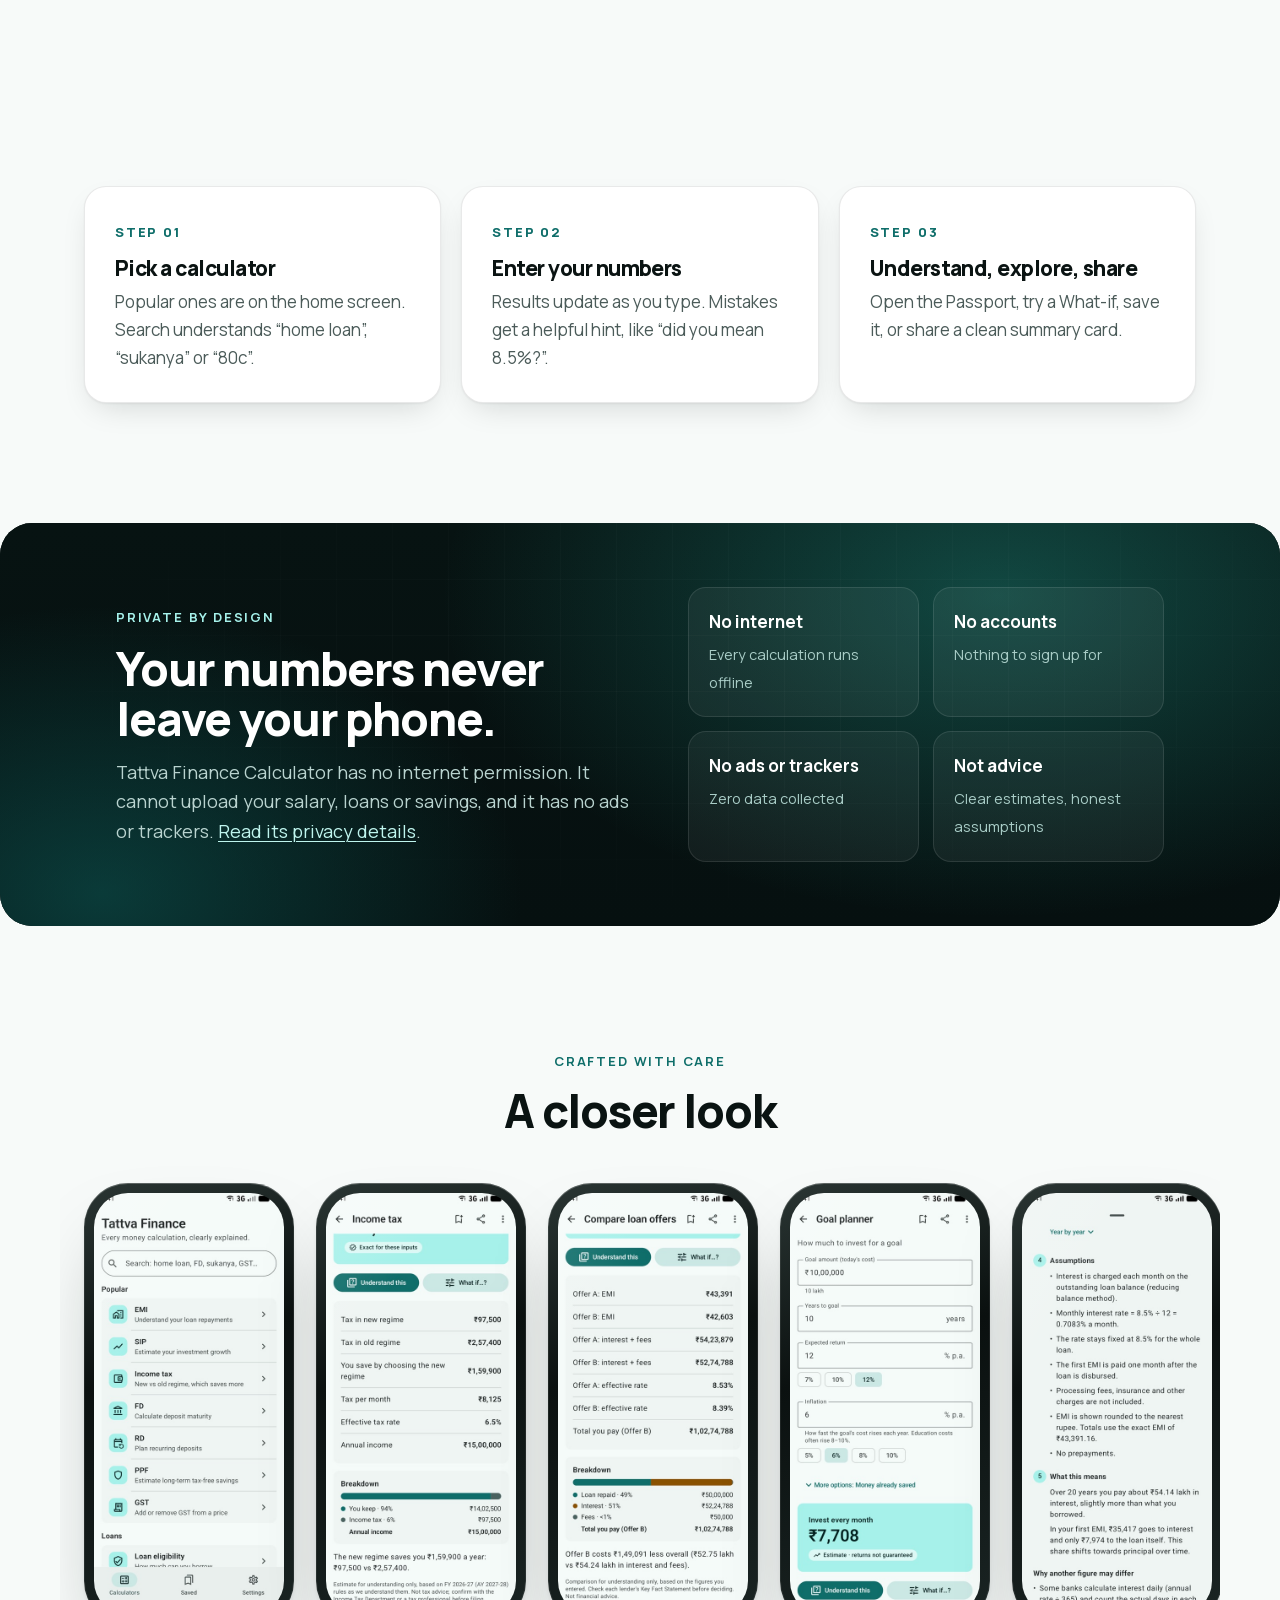
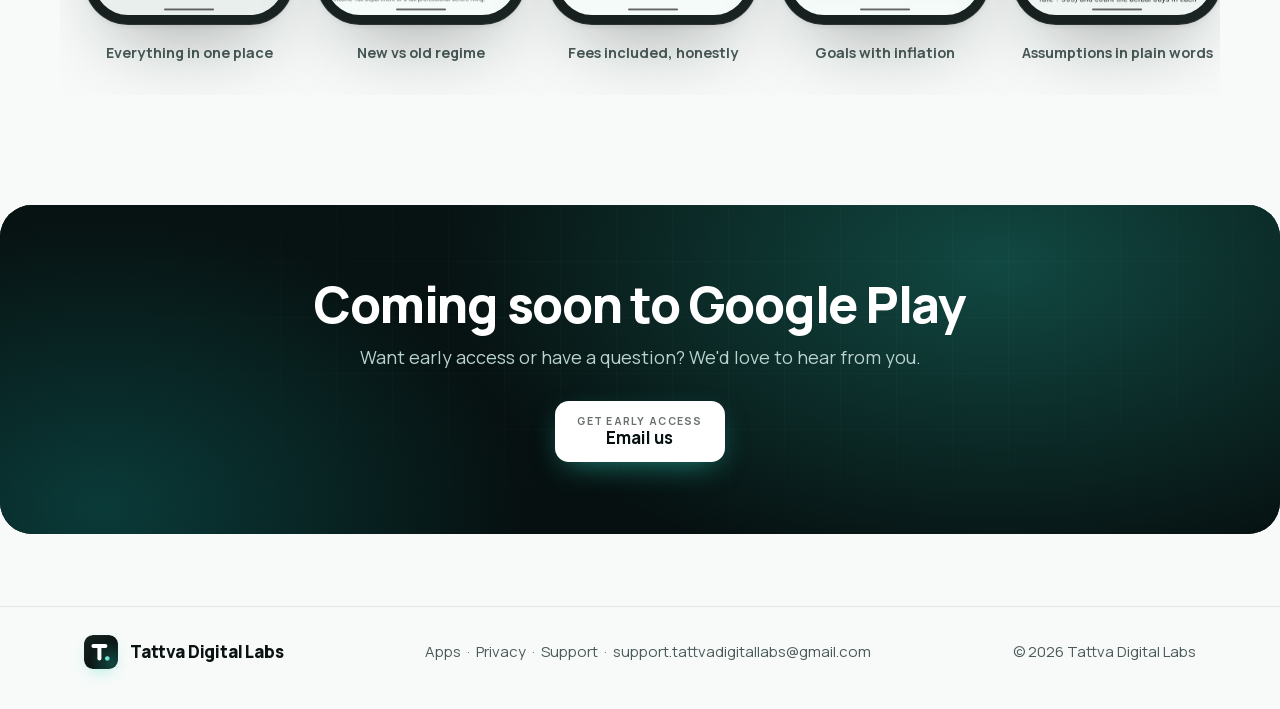
==== commit f60ee101: "Redesign: app registry, categories, filterable directory, PDF Tools page - One registry (scripts/app" ====
--- a/finance-calculator/index.html
+++ b/finance-calculator/index.html
@@ -6,11 +6,11 @@
 <meta property="og:image" content="https://tattvadigitallabs.github.io/assets/img/finance-og.png"><meta name="twitter:card" content="summary_large_image">
 <link rel="icon" href="/assets/favicon.svg" type="image/svg+xml">
 <link rel="preload" href="/assets/fonts/manrope-latin.woff2" as="font" type="font/woff2" crossorigin>
-<link rel="stylesheet" href="/assets/style.css"><link rel="stylesheet" href="/assets/home.css">
+<link rel="stylesheet" href="/assets/style.css?v=2026-11-28"><link rel="stylesheet" href="/assets/home.css?v=2026-11-28">
 </head><body>
 <header class="nav"><div class="wrap">
 <a class="brand" href="/"><img class="mark-img" src="/assets/brand/tattva-mark.svg" alt="" width="34" height="34"><span class="name">Tattva Digital Labs</span></a>
-<nav><a href="/#apps" aria-current="page" class="hide-sm">Apps</a><a href="/privacy/">Privacy</a><a href="/support/">Support</a></nav>
+<nav><a href="/apps/" aria-current="page">Apps</a><a href="/privacy/">Privacy</a><a href="/support/">Support</a></nav>
 </div></header>
 
 <section class="band hero"><div class="wrap">
@@ -119,8 +119,8 @@
 </div></section>
 <footer class="foot"><div class="wrap">
 <a class="brand" href="/"><img class="mark-img" src="/assets/brand/tattva-mark.svg" alt="" width="34" height="34"><span>Tattva Digital Labs</span></a>
-<span><a href="/#apps">Apps</a> &nbsp;·&nbsp; <a href="/privacy/">Privacy</a> &nbsp;·&nbsp; <a href="/support/">Support</a> &nbsp;·&nbsp; <a href="mailto:support.tattvadigitallabs@gmail.com">support.tattvadigitallabs@gmail.com</a></span>
+<span><a href="/apps/">Apps</a> &nbsp;·&nbsp; <a href="/privacy/">Privacy</a> &nbsp;·&nbsp; <a href="/support/">Support</a> &nbsp;·&nbsp; <a href="mailto:support.tattvadigitallabs@gmail.com">support.tattvadigitallabs@gmail.com</a></span>
 <span>© 2026 Tattva Digital Labs</span>
 </div></footer>
-<script src="/assets/site.js" defer></script>
+<script src="/assets/site.js?v=2026-11-28" defer></script>
 </body></html>
--- a/assets/style.css
+++ b/assets/style.css
@@ -141,3 +141,7 @@
 .chooser .soon{opacity:.6;border-style:dashed;box-shadow:none}
 .chooser .soon span.ph{width:44px;height:44px;border-radius:11px;border:2px dashed var(--line-strong);display:block}
 .prose h3{font-size:18px;margin:26px 0 8px;letter-spacing:-.01em}
+
+/* Small phones: the mark alone keeps the header on one line next to Apps · Privacy · Support. */
+.nav .brand .name{white-space:nowrap}
+@media (max-width:440px){.nav .brand .name{display:none}.nav nav a{padding:8px 10px}}
